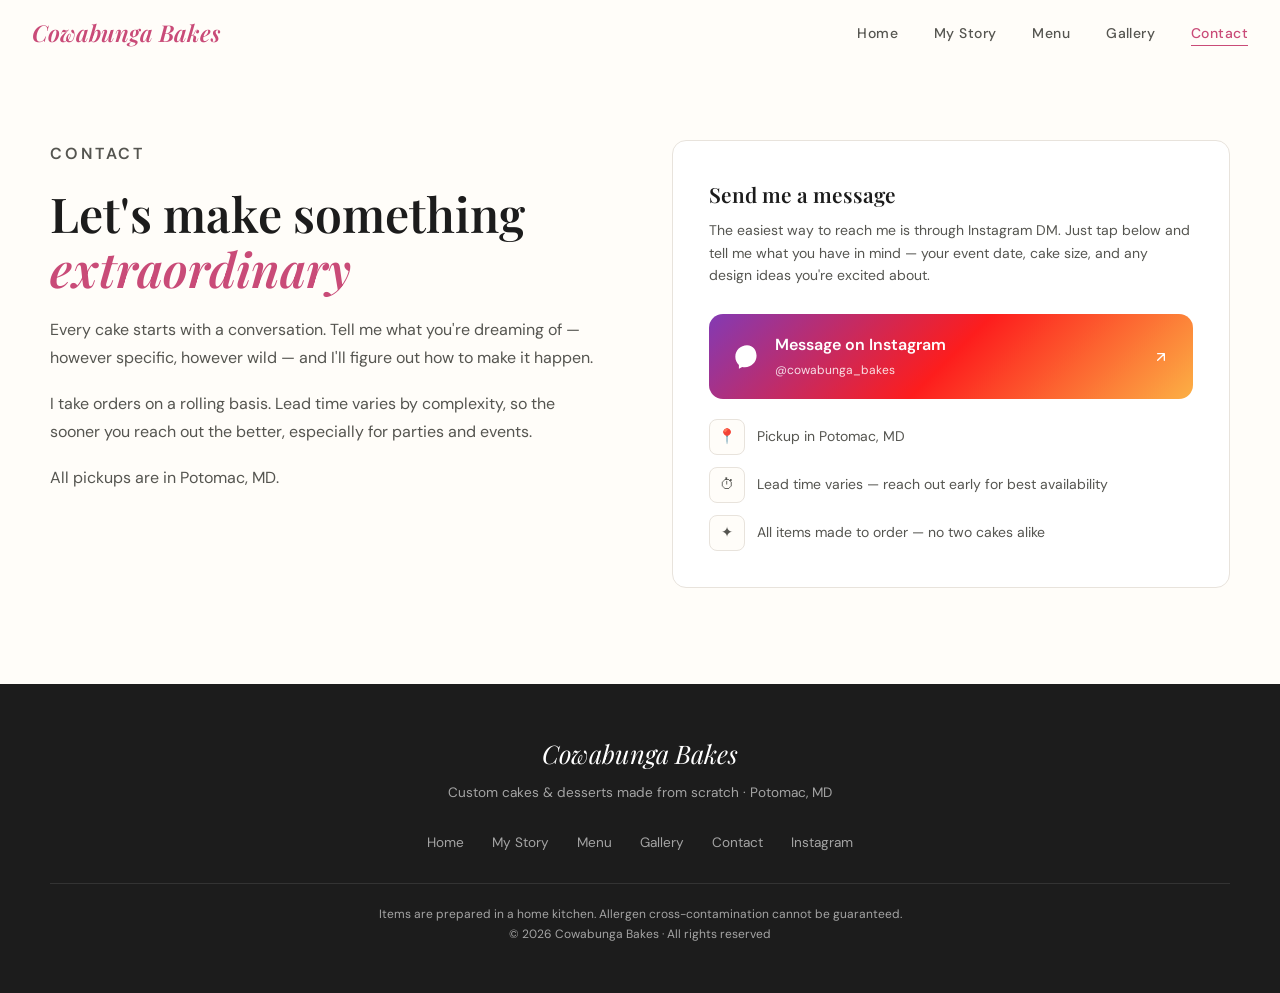
==== docs/contact.html @ 1fe23892 "Initial commit" ====
<!DOCTYPE html>
<html lang="en">
<head>
  <meta charset="UTF-8">
  <meta name="viewport" content="width=device-width, initial-scale=1.0">
  <title>Contact — Cowabunga Bakes</title>
  <meta name="description" content="Order a custom cake or dessert from Cowabunga Bakes. Message on Instagram to get started. Pickup in Potomac, MD.">
  <link rel="preconnect" href="https://fonts.googleapis.com">
  <link rel="preconnect" href="https://fonts.gstatic.com" crossorigin>
  <link href="https://fonts.googleapis.com/css2?family=Playfair+Display:ital,wght@0,400;0,600;0,700;1,400;1,600&family=DM+Sans:opsz,wght@9..40,300;9..40,400;9..40,500;9..40,600&display=swap" rel="stylesheet">
  <link rel="stylesheet" href="styles.css">
  <style>
    .contact-grid {
      display: grid;
      grid-template-columns: 1fr 1fr;
      gap: 64px;
      align-items: start;
    }

    .contact-text p {
      color: var(--ink-soft);
      margin-bottom: 18px;
      font-size: 1rem;
      line-height: 1.75;
    }

    .contact-text p:last-child { margin-bottom: 0; }

    .contact-card {
      background: var(--surface);
      border: 1px solid var(--border);
      border-radius: var(--radius);
      padding: 36px;
    }

    .contact-card h2 {
      font-family: var(--font-serif);
      font-size: 1.3rem;
      font-weight: 600;
      margin-bottom: 8px;
    }

    .contact-card .sub {
      font-size: 0.875rem;
      color: var(--ink-soft);
      margin-bottom: 28px;
      line-height: 1.6;
    }

    .dm-button {
      display: flex;
      align-items: center;
      gap: 14px;
      background: linear-gradient(135deg, #833ab4, #fd1d1d, #fcb045);
      border-radius: var(--radius);
      padding: 18px 24px;
      color: #fff;
      font-family: var(--font-sans);
      font-weight: 600;
      font-size: 1rem;
      cursor: pointer;
      border: none;
      width: 100%;
      transition: var(--transition);
      text-align: left;
    }

    .dm-button:hover {
      transform: translateY(-2px);
      box-shadow: 0 8px 28px rgba(131,58,180,0.3);
    }

    .dm-button .dm-icon {
      width: 28px;
      height: 28px;
      flex-shrink: 0;
    }

    .dm-button .dm-label { flex: 1; }
    .dm-button .dm-label span {
      display: block;
      font-size: 0.75rem;
      font-weight: 400;
      opacity: 0.85;
      margin-top: 2px;
    }

    .contact-details {
      margin-top: 20px;
      display: flex;
      flex-direction: column;
      gap: 12px;
    }

    .contact-detail-row {
      display: flex;
      align-items: center;
      gap: 12px;
      font-size: 0.875rem;
      color: var(--ink-soft);
    }

    .detail-icon {
      width: 36px;
      height: 36px;
      background: var(--bg);
      border: 1px solid var(--border);
      border-radius: 8px;
      display: flex;
      align-items: center;
      justify-content: center;
      font-size: 0.9rem;
      flex-shrink: 0;
    }

    @media (max-width: 900px) {
      .contact-grid { grid-template-columns: 1fr; gap: 40px; }
    }
  </style>
</head>
<body>

  <nav id="main-nav">
    <a href="index.html" class="nav-brand">Cowabunga Bakes</a>
    <ul class="nav-links">
      <li><a href="index.html">Home</a></li>
      <li><a href="story.html">My Story</a></li>
      <li><a href="menu.html">Menu</a></li>
      <li><a href="gallery.html">Gallery</a></li>
      <li><a href="contact.html" class="active">Contact</a></li>
    </ul>
    <button class="hamburger" id="hamburger" aria-label="Toggle menu">
      <span></span><span></span><span></span>
    </button>
  </nav>

  <div class="mobile-menu" id="mobile-menu">
    <a href="index.html">Home</a>
    <a href="story.html">My Story</a>
    <a href="menu.html">Menu</a>
    <a href="gallery.html">Gallery</a>
    <a href="contact.html" class="active">Contact</a>
  </div>

  <main class="section">
    <div class="container">
      <div class="contact-grid">
        <div class="contact-text fade-in">
          <p class="section-label">Contact</p>
          <h1 class="section-title">Let's make something <em>extraordinary</em></h1>
          <p>Every cake starts with a conversation. Tell me what you're dreaming of — however specific, however wild — and I'll figure out how to make it happen.</p>
          <p>I take orders on a rolling basis. Lead time varies by complexity, so the sooner you reach out the better, especially for parties and events.</p>
          <p>All pickups are in Potomac, MD.</p>
        </div>

        <div class="contact-card fade-in fade-in-delay-1">
          <h2>Send me a message</h2>
          <p class="sub">The easiest way to reach me is through Instagram DM. Just tap below and tell me what you have in mind — your event date, cake size, and any design ideas you're excited about.</p>

          <a href="https://ig.me/m/cowabunga_bakes" target="_blank" rel="noopener" class="dm-button">
            <svg class="dm-icon" viewBox="0 0 24 24" fill="none" xmlns="http://www.w3.org/2000/svg">
              <path d="M12 2C6.48 2 2 6.36 2 11.77c0 2.8 1.17 5.31 3.06 7.12V22l2.79-1.53c.74.2 1.53.31 2.35.31 5.52 0 10-4.36 10-9.77C20 6.36 17.52 2 12 2z" fill="white"/>
              <path d="M7 14l3.5-3.75L13 12l3.5-3.75L13 12l-2.5-1.75L7 14z" fill="url(#dm-gradient)"/>
              <defs>
                <linearGradient id="dm-gradient" x1="7" y1="8" x2="16.5" y2="14" gradientUnits="userSpaceOnUse">
                  <stop offset="0" stop-color="#833ab4"/>
                  <stop offset="1" stop-color="#fcb045"/>
                </linearGradient>
              </defs>
            </svg>
            <div class="dm-label">
              Message on Instagram
              <span>@cowabunga_bakes</span>
            </div>
            <svg width="16" height="16" viewBox="0 0 24 24" fill="none"><path d="M7 17L17 7M17 7H7M17 7v10" stroke="white" stroke-width="2" stroke-linecap="round" stroke-linejoin="round"/></svg>
          </a>

          <div class="contact-details">
            <div class="contact-detail-row">
              <div class="detail-icon">📍</div>
              <span>Pickup in Potomac, MD</span>
            </div>
            <div class="contact-detail-row">
              <div class="detail-icon">⏱</div>
              <span>Lead time varies — reach out early for best availability</span>
            </div>
            <div class="contact-detail-row">
              <div class="detail-icon">✦</div>
              <span>All items made to order — no two cakes alike</span>
            </div>
          </div>
        </div>
      </div>
    </div>
  </main>

  <footer>
    <div class="footer-inner">
      <div class="footer-brand">Cowabunga Bakes</div>
      <p class="footer-tagline">Custom cakes &amp; desserts made from scratch · Potomac, MD</p>
      <div class="footer-links">
        <a href="index.html">Home</a>
        <a href="story.html">My Story</a>
        <a href="menu.html">Menu</a>
        <a href="gallery.html">Gallery</a>
        <a href="contact.html">Contact</a>
        <a href="https://www.instagram.com/cowabunga_bakes/" target="_blank" rel="noopener">Instagram</a>
      </div>
      <div class="footer-legal">
        <p>Items are prepared in a home kitchen. Allergen cross-contamination cannot be guaranteed.</p>
        <p>&copy; 2026 Cowabunga Bakes · All rights reserved</p>
      </div>
    </div>
  </footer>

  <script src="nav.js"></script>
  <script>
    document.querySelectorAll('.fade-in').forEach(el => {
      new IntersectionObserver((entries, obs) => {
        entries.forEach(e => { if (e.isIntersecting) { e.target.classList.add('visible'); obs.unobserve(e.target); } });
      }, { threshold: 0.1 }).observe(el);
    });
  </script>
</body>
</html>
---- docs/styles.css ----
/* ── Reset & Base ── */
*, *::before, *::after { box-sizing: border-box; margin: 0; padding: 0; }

:root {
  --bg:        #FFFDF9;
  --surface:   #FFFFFF;
  --ink:       #1C1C1C;
  --ink-soft:  #555550;
  --rose:      #C94B78;
  --rose-light:#FAE8F0;
  --rose-mid:  #EDB8CE;
  --gold:      #B8884A;
  --gold-light:#F9F1E7;
  --border:    #E8E3DC;
  --radius:    14px;
  --nav-h:     68px;
  --max-w:     1180px;
  --font-serif: 'Playfair Display', Georgia, serif;
  --font-sans:  'DM Sans', system-ui, sans-serif;
  --transition: 0.3s cubic-bezier(0.4,0,0.2,1);
}

html { scroll-behavior: smooth; }

body {
  font-family: var(--font-sans);
  font-size: 16px;
  line-height: 1.65;
  color: var(--ink);
  background: var(--bg);
  -webkit-font-smoothing: antialiased;
}

img { display: block; width: 100%; }
a { color: inherit; text-decoration: none; }

/* ── Nav ── */
nav {
  position: fixed;
  top: 0; left: 0; right: 0;
  z-index: 100;
  height: var(--nav-h);
  display: flex;
  align-items: center;
  padding: 0 32px;
  background: rgba(255,253,249,0.88);
  backdrop-filter: blur(14px);
  -webkit-backdrop-filter: blur(14px);
  border-bottom: 1px solid transparent;
  transition: border-color var(--transition), box-shadow var(--transition);
}

nav.scrolled {
  border-bottom-color: var(--border);
  box-shadow: 0 2px 20px rgba(0,0,0,0.06);
}

.nav-brand {
  font-family: var(--font-serif);
  font-style: italic;
  font-size: 1.45rem;
  font-weight: 600;
  color: var(--rose);
  flex: 1;
  white-space: nowrap;
}

.nav-links {
  display: flex;
  gap: 36px;
  list-style: none;
}

.nav-links a {
  font-size: 0.875rem;
  font-weight: 500;
  letter-spacing: 0.03em;
  color: var(--ink-soft);
  position: relative;
  padding-bottom: 2px;
  transition: color var(--transition);
}

.nav-links a::after {
  content: '';
  position: absolute;
  bottom: -2px; left: 0; right: 100%;
  height: 1.5px;
  background: var(--rose);
  transition: right var(--transition);
}

.nav-links a:hover,
.nav-links a.active { color: var(--rose); }
.nav-links a:hover::after,
.nav-links a.active::after { right: 0; }

/* Hamburger */
.hamburger {
  display: none;
  flex-direction: column;
  gap: 5px;
  cursor: pointer;
  padding: 6px;
  border: none;
  background: none;
}
.hamburger span {
  display: block;
  width: 24px;
  height: 2px;
  background: var(--ink);
  border-radius: 2px;
  transition: var(--transition);
}
.hamburger.open span:nth-child(1) { transform: translateY(7px) rotate(45deg); }
.hamburger.open span:nth-child(2) { opacity: 0; }
.hamburger.open span:nth-child(3) { transform: translateY(-7px) rotate(-45deg); }

/* Mobile drawer */
.mobile-menu {
  display: none;
  position: fixed;
  top: var(--nav-h); left: 0; right: 0;
  z-index: 99;
  background: var(--surface);
  border-bottom: 1px solid var(--border);
  padding: 16px 0 24px;
  box-shadow: 0 8px 24px rgba(0,0,0,0.08);
}
.mobile-menu.open { display: block; }
.mobile-menu a {
  display: block;
  padding: 14px 32px;
  font-size: 1rem;
  font-weight: 500;
  color: var(--ink-soft);
  transition: color var(--transition), background var(--transition);
}
.mobile-menu a:hover,
.mobile-menu a.active { color: var(--rose); background: var(--rose-light); }

/* ── Shared layout ── */
.section {
  padding-top: calc(var(--nav-h) + 72px);
  padding-bottom: 96px;
  padding-left: 24px;
  padding-right: 24px;
}

.container {
  max-width: var(--max-w);
  margin: 0 auto;
}

.section-label {
  font-family: var(--font-sans);
  font-size: 0.7rem;
  font-weight: 600;
  letter-spacing: 0.18em;
  text-transform: uppercase;
  color: var(--rose);
  margin-bottom: 12px;
}

.section-title {
  font-family: var(--font-serif);
  font-size: clamp(2rem, 4vw, 3rem);
  font-weight: 600;
  line-height: 1.15;
  color: var(--ink);
  margin-bottom: 20px;
}

.section-title em {
  font-style: italic;
  color: var(--rose);
}

/* ── Buttons ── */
.btn {
  display: inline-flex;
  align-items: center;
  gap: 8px;
  padding: 14px 28px;
  border-radius: 100px;
  font-family: var(--font-sans);
  font-size: 0.9rem;
  font-weight: 600;
  cursor: pointer;
  border: none;
  transition: var(--transition);
  white-space: nowrap;
}

.btn-primary {
  background: var(--rose);
  color: #fff;
  box-shadow: 0 4px 18px rgba(201,75,120,0.35);
}
.btn-primary:hover {
  background: #b33d68;
  box-shadow: 0 6px 24px rgba(201,75,120,0.45);
  transform: translateY(-1px);
}

.btn-secondary {
  background: transparent;
  color: var(--ink);
  border: 1.5px solid var(--border);
}
.btn-secondary:hover {
  border-color: var(--rose);
  color: var(--rose);
  transform: translateY(-1px);
}

/* ── Footer ── */
footer {
  background: var(--ink);
  color: rgba(255,255,255,0.6);
  padding: 48px 24px;
  text-align: center;
}

.footer-inner {
  max-width: var(--max-w);
  margin: 0 auto;
}

.footer-brand {
  font-family: var(--font-serif);
  font-style: italic;
  font-size: 1.6rem;
  color: #fff;
  margin-bottom: 8px;
}

.footer-tagline {
  font-size: 0.85rem;
  margin-bottom: 28px;
}

.footer-links {
  display: flex;
  justify-content: center;
  gap: 28px;
  margin-bottom: 28px;
  flex-wrap: wrap;
}

.footer-links a {
  font-size: 0.85rem;
  color: rgba(255,255,255,0.6);
  transition: color var(--transition);
}

.footer-links a:hover { color: var(--rose-mid); }

.footer-legal {
  font-size: 0.75rem;
  border-top: 1px solid rgba(255,255,255,0.1);
  padding-top: 20px;
  line-height: 1.7;
}

/* ── Scroll fade-in ── */
.fade-in {
  opacity: 0;
  transform: translateY(24px);
  transition: opacity 0.6s ease, transform 0.6s ease;
}
.fade-in.visible {
  opacity: 1;
  transform: none;
}
.fade-in-delay-1 { transition-delay: 0.1s; }
.fade-in-delay-2 { transition-delay: 0.2s; }
.fade-in-delay-3 { transition-delay: 0.3s; }

/* ── Responsive ── */
@media (max-width: 900px) {
  .nav-links { display: none; }
  .hamburger { display: flex; }
}

@media (max-width: 580px) {
  :root { --nav-h: 60px; }
  nav { padding: 0 20px; }
  .section {
    padding-top: calc(var(--nav-h) + 48px);
    padding-bottom: 64px;
    padding-left: 20px;
    padding-right: 20px;
  }
  .footer-links { gap: 16px; }
}
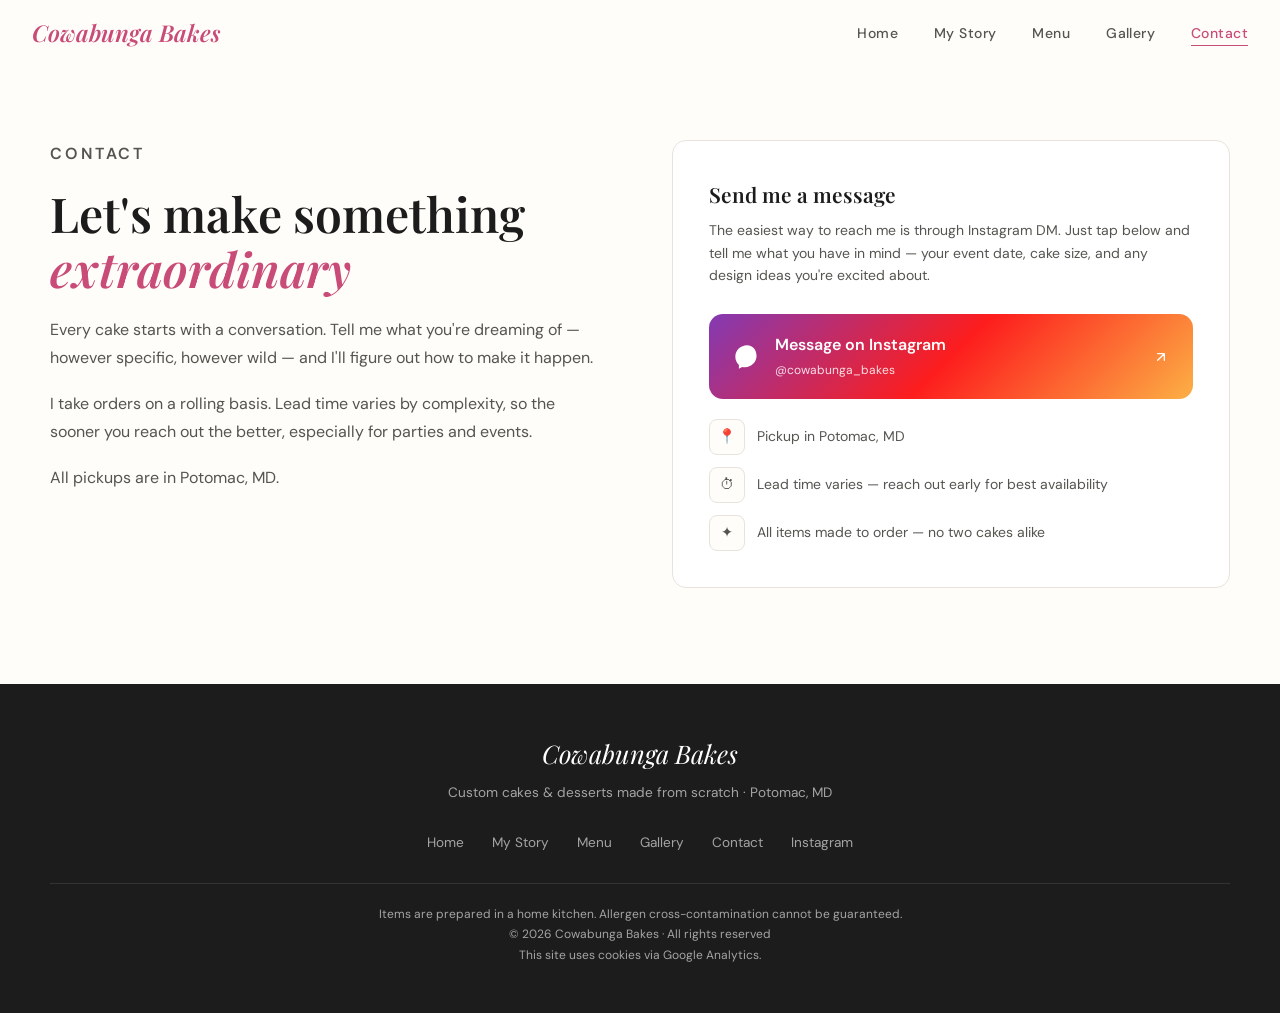
==== commit b10660fe: "Added Google Analytics; cookie disclosure; photos in menu" ====
--- a/docs/contact.html
+++ b/docs/contact.html
@@ -1,6 +1,14 @@
 <!DOCTYPE html>
 <html lang="en">
 <head>
+  <!-- Google tag (gtag.js) -->
+  <script async src="https://www.googletagmanager.com/gtag/js?id=G-ZT3Q25N7N7"></script>
+  <script>
+    window.dataLayer = window.dataLayer || [];
+    function gtag(){dataLayer.push(arguments);}
+    gtag('js', new Date());
+    gtag('config', 'G-ZT3Q25N7N7');
+  </script>
   <meta charset="UTF-8">
   <meta name="viewport" content="width=device-width, initial-scale=1.0">
   <title>Contact — Cowabunga Bakes</title>
@@ -8,7 +16,7 @@
   <link rel="preconnect" href="https://fonts.googleapis.com">
   <link rel="preconnect" href="https://fonts.gstatic.com" crossorigin>
   <link href="https://fonts.googleapis.com/css2?family=Playfair+Display:ital,wght@0,400;0,600;0,700;1,400;1,600&family=DM+Sans:opsz,wght@9..40,300;9..40,400;9..40,500;9..40,600&display=swap" rel="stylesheet">
-  <link rel="stylesheet" href="styles.css">
+  <link rel="stylesheet" href="css/styles.css">
   <style>
     .contact-grid {
       display: grid;
@@ -121,13 +129,13 @@
 <body>
 
   <nav id="main-nav">
-    <a href="index.html" class="nav-brand">Cowabunga Bakes</a>
+    <a href="/" class="nav-brand">Cowabunga Bakes</a>
     <ul class="nav-links">
-      <li><a href="index.html">Home</a></li>
-      <li><a href="story.html">My Story</a></li>
-      <li><a href="menu.html">Menu</a></li>
-      <li><a href="gallery.html">Gallery</a></li>
-      <li><a href="contact.html" class="active">Contact</a></li>
+      <li><a href="/">Home</a></li>
+      <li><a href="/story">My Story</a></li>
+      <li><a href="/menu">Menu</a></li>
+      <li><a href="/gallery">Gallery</a></li>
+      <li><a href="/contact" class="active">Contact</a></li>
     </ul>
     <button class="hamburger" id="hamburger" aria-label="Toggle menu">
       <span></span><span></span><span></span>
@@ -135,11 +143,11 @@
   </nav>
 
   <div class="mobile-menu" id="mobile-menu">
-    <a href="index.html">Home</a>
-    <a href="story.html">My Story</a>
-    <a href="menu.html">Menu</a>
-    <a href="gallery.html">Gallery</a>
-    <a href="contact.html" class="active">Contact</a>
+    <a href="/">Home</a>
+    <a href="/story">My Story</a>
+    <a href="/menu">Menu</a>
+    <a href="/gallery">Gallery</a>
+    <a href="/contact" class="active">Contact</a>
   </div>
 
   <main class="section">
@@ -199,21 +207,22 @@
       <div class="footer-brand">Cowabunga Bakes</div>
       <p class="footer-tagline">Custom cakes &amp; desserts made from scratch · Potomac, MD</p>
       <div class="footer-links">
-        <a href="index.html">Home</a>
-        <a href="story.html">My Story</a>
-        <a href="menu.html">Menu</a>
-        <a href="gallery.html">Gallery</a>
-        <a href="contact.html">Contact</a>
+        <a href="/">Home</a>
+        <a href="/story">My Story</a>
+        <a href="/menu">Menu</a>
+        <a href="/gallery">Gallery</a>
+        <a href="/contact">Contact</a>
         <a href="https://www.instagram.com/cowabunga_bakes/" target="_blank" rel="noopener">Instagram</a>
       </div>
       <div class="footer-legal">
         <p>Items are prepared in a home kitchen. Allergen cross-contamination cannot be guaranteed.</p>
         <p>&copy; 2026 Cowabunga Bakes · All rights reserved</p>
+        <p>This site uses cookies via Google Analytics.</p>
       </div>
     </div>
   </footer>
 
-  <script src="nav.js"></script>
+  <script src="js/nav.js"></script>
   <script>
     document.querySelectorAll('.fade-in').forEach(el => {
       new IntersectionObserver((entries, obs) => {
--- a/docs/css/styles.css
+++ b/docs/css/styles.css
@@ -0,0 +1,297 @@
+/* ── Reset & Base ── */
+*, *::before, *::after { box-sizing: border-box; margin: 0; padding: 0; }
+
+:root {
+  --bg:        #FFFDF9;
+  --surface:   #FFFFFF;
+  --ink:       #1C1C1C;
+  --ink-soft:  #555550;
+  --rose:      #C94B78;
+  --rose-light:#FAE8F0;
+  --rose-mid:  #EDB8CE;
+  --gold:      #B8884A;
+  --gold-light:#F9F1E7;
+  --border:    #E8E3DC;
+  --radius:    14px;
+  --nav-h:     68px;
+  --max-w:     1180px;
+  --font-serif: 'Playfair Display', Georgia, serif;
+  --font-sans:  'DM Sans', system-ui, sans-serif;
+  --transition: 0.3s cubic-bezier(0.4,0,0.2,1);
+}
+
+html { scroll-behavior: smooth; }
+
+body {
+  font-family: var(--font-sans);
+  font-size: 16px;
+  line-height: 1.65;
+  color: var(--ink);
+  background: var(--bg);
+  -webkit-font-smoothing: antialiased;
+}
+
+img { display: block; width: 100%; }
+a { color: inherit; text-decoration: none; }
+
+/* ── Nav ── */
+nav {
+  position: fixed;
+  top: 0; left: 0; right: 0;
+  z-index: 100;
+  height: var(--nav-h);
+  display: flex;
+  align-items: center;
+  padding: 0 32px;
+  background: rgba(255,253,249,0.88);
+  backdrop-filter: blur(14px);
+  -webkit-backdrop-filter: blur(14px);
+  border-bottom: 1px solid transparent;
+  transition: border-color var(--transition), box-shadow var(--transition);
+}
+
+nav.scrolled {
+  border-bottom-color: var(--border);
+  box-shadow: 0 2px 20px rgba(0,0,0,0.06);
+}
+
+.nav-brand {
+  font-family: var(--font-serif);
+  font-style: italic;
+  font-size: 1.45rem;
+  font-weight: 600;
+  color: var(--rose);
+  flex: 1;
+  white-space: nowrap;
+}
+
+.nav-links {
+  display: flex;
+  gap: 36px;
+  list-style: none;
+}
+
+.nav-links a {
+  font-size: 0.875rem;
+  font-weight: 500;
+  letter-spacing: 0.03em;
+  color: var(--ink-soft);
+  position: relative;
+  padding-bottom: 2px;
+  transition: color var(--transition);
+}
+
+.nav-links a::after {
+  content: '';
+  position: absolute;
+  bottom: -2px; left: 0; right: 100%;
+  height: 1.5px;
+  background: var(--rose);
+  transition: right var(--transition);
+}
+
+.nav-links a:hover,
+.nav-links a.active { color: var(--rose); }
+.nav-links a:hover::after,
+.nav-links a.active::after { right: 0; }
+
+/* Hamburger */
+.hamburger {
+  display: none;
+  flex-direction: column;
+  gap: 5px;
+  cursor: pointer;
+  padding: 6px;
+  border: none;
+  background: none;
+}
+.hamburger span {
+  display: block;
+  width: 24px;
+  height: 2px;
+  background: var(--ink);
+  border-radius: 2px;
+  transition: var(--transition);
+}
+.hamburger.open span:nth-child(1) { transform: translateY(7px) rotate(45deg); }
+.hamburger.open span:nth-child(2) { opacity: 0; }
+.hamburger.open span:nth-child(3) { transform: translateY(-7px) rotate(-45deg); }
+
+/* Mobile drawer */
+.mobile-menu {
+  display: none;
+  position: fixed;
+  top: var(--nav-h); left: 0; right: 0;
+  z-index: 99;
+  background: var(--surface);
+  border-bottom: 1px solid var(--border);
+  padding: 16px 0 24px;
+  box-shadow: 0 8px 24px rgba(0,0,0,0.08);
+}
+.mobile-menu.open { display: block; }
+.mobile-menu a {
+  display: block;
+  padding: 14px 32px;
+  font-size: 1rem;
+  font-weight: 500;
+  color: var(--ink-soft);
+  transition: color var(--transition), background var(--transition);
+}
+.mobile-menu a:hover,
+.mobile-menu a.active { color: var(--rose); background: var(--rose-light); }
+
+/* ── Shared layout ── */
+.section {
+  padding-top: calc(var(--nav-h) + 72px);
+  padding-bottom: 96px;
+  padding-left: 24px;
+  padding-right: 24px;
+}
+
+.container {
+  max-width: var(--max-w);
+  margin: 0 auto;
+}
+
+.section-label {
+  font-family: var(--font-sans);
+  font-size: 0.7rem;
+  font-weight: 600;
+  letter-spacing: 0.18em;
+  text-transform: uppercase;
+  color: var(--rose);
+  margin-bottom: 12px;
+}
+
+.section-title {
+  font-family: var(--font-serif);
+  font-size: clamp(2rem, 4vw, 3rem);
+  font-weight: 600;
+  line-height: 1.15;
+  color: var(--ink);
+  margin-bottom: 20px;
+}
+
+.section-title em {
+  font-style: italic;
+  color: var(--rose);
+}
+
+/* ── Buttons ── */
+.btn {
+  display: inline-flex;
+  align-items: center;
+  gap: 8px;
+  padding: 14px 28px;
+  border-radius: 100px;
+  font-family: var(--font-sans);
+  font-size: 0.9rem;
+  font-weight: 600;
+  cursor: pointer;
+  border: none;
+  transition: var(--transition);
+  white-space: nowrap;
+}
+
+.btn-primary {
+  background: var(--rose);
+  color: #fff;
+  box-shadow: 0 4px 18px rgba(201,75,120,0.35);
+}
+.btn-primary:hover {
+  background: #b33d68;
+  box-shadow: 0 6px 24px rgba(201,75,120,0.45);
+  transform: translateY(-1px);
+}
+
+.btn-secondary {
+  background: transparent;
+  color: var(--ink);
+  border: 1.5px solid var(--border);
+}
+.btn-secondary:hover {
+  border-color: var(--rose);
+  color: var(--rose);
+  transform: translateY(-1px);
+}
+
+/* ── Footer ── */
+footer {
+  background: var(--ink);
+  color: rgba(255,255,255,0.6);
+  padding: 48px 24px;
+  text-align: center;
+}
+
+.footer-inner {
+  max-width: var(--max-w);
+  margin: 0 auto;
+}
+
+.footer-brand {
+  font-family: var(--font-serif);
+  font-style: italic;
+  font-size: 1.6rem;
+  color: #fff;
+  margin-bottom: 8px;
+}
+
+.footer-tagline {
+  font-size: 0.85rem;
+  margin-bottom: 28px;
+}
+
+.footer-links {
+  display: flex;
+  justify-content: center;
+  gap: 28px;
+  margin-bottom: 28px;
+  flex-wrap: wrap;
+}
+
+.footer-links a {
+  font-size: 0.85rem;
+  color: rgba(255,255,255,0.6);
+  transition: color var(--transition);
+}
+
+.footer-links a:hover { color: var(--rose-mid); }
+
+.footer-legal {
+  font-size: 0.75rem;
+  border-top: 1px solid rgba(255,255,255,0.1);
+  padding-top: 20px;
+  line-height: 1.7;
+}
+
+/* ── Scroll fade-in ── */
+.fade-in {
+  opacity: 0;
+  transform: translateY(24px);
+  transition: opacity 0.6s ease, transform 0.6s ease;
+}
+.fade-in.visible {
+  opacity: 1;
+  transform: none;
+}
+.fade-in-delay-1 { transition-delay: 0.1s; }
+.fade-in-delay-2 { transition-delay: 0.2s; }
+.fade-in-delay-3 { transition-delay: 0.3s; }
+
+/* ── Responsive ── */
+@media (max-width: 900px) {
+  .nav-links { display: none; }
+  .hamburger { display: flex; }
+}
+
+@media (max-width: 580px) {
+  :root { --nav-h: 60px; }
+  nav { padding: 0 20px; }
+  .section {
+    padding-top: calc(var(--nav-h) + 48px);
+    padding-bottom: 64px;
+    padding-left: 20px;
+    padding-right: 20px;
+  }
+  .footer-links { gap: 16px; }
+}
